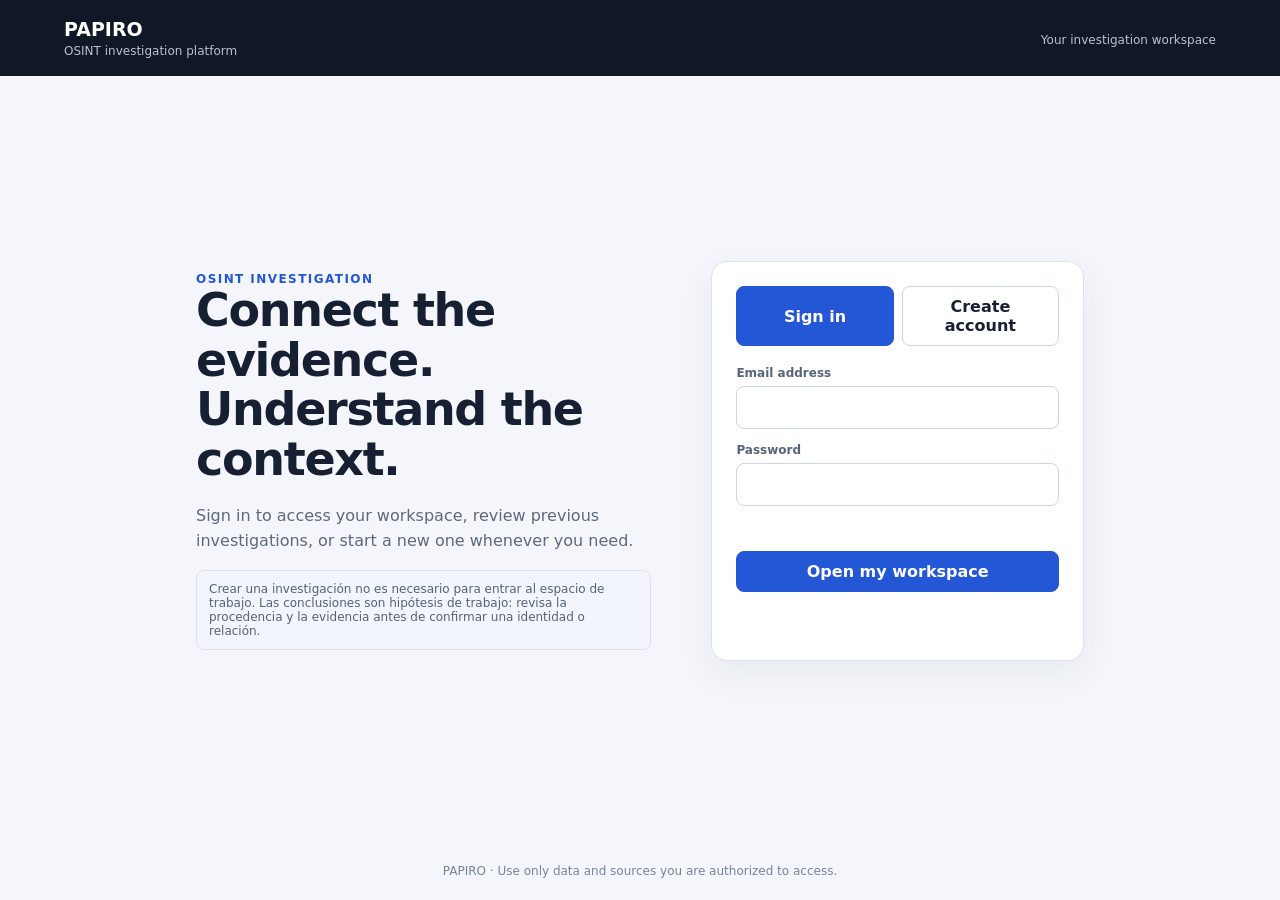
==== app/static/index.html @ c7e7cd0b "Apply PAPIRO rebrand and English UI copy" ====
<!doctype html>
<html lang="en-US"><head><link rel="stylesheet" href="/ui/papiro.css"><link rel="icon" type="image/svg+xml" href="/ui/papiro-og.svg" aria-label="PAPIRO"><meta property="og:title" content="PAPIRO"><meta property="og:type" content="website"><meta property="og:image" content="/ui/papiro-og.svg"><meta name="theme-color" content="#FAFAF8"><meta charset="utf-8"><meta name="viewport" content="width=device-width, initial-scale=1"><meta name="color-scheme" content="light"><title>PAPIRO · Sign in</title><style>
    :root{font-family:Inter,ui-sans-serif,system-ui,-apple-system,"Segoe UI",sans-serif;color:#172033;background:#f4f6fb;font-synthesis:none}
    *{box-sizing:border-box}body{margin:0;min-height:100vh;display:grid;grid-template-rows:auto 1fr auto}
    header{background:#101827;color:#fff;padding:18px clamp(18px,5vw,64px);display:flex;align-items:center;justify-content:space-between;gap:16px}
    header strong{font-size:19px}header span{display:block;color:#b7c2d4;font-size:12px;margin-top:4px}
    main{width:min(1000px,100%);margin:auto;padding:clamp(18px,5vw,56px);display:grid;grid-template-columns:1.1fr .9fr;gap:clamp(24px,5vw,60px);align-items:center}
    h1{font-size:clamp(30px,4vw,46px);line-height:1.08;letter-spacing:-1.3px;margin:0 0 18px}
    p{line-height:1.6;color:#5e687d}.eyebrow{font-size:12px;text-transform:uppercase;letter-spacing:.12em;font-weight:700;color:#2457d6}
    .card{background:#fff;border:1px solid #dce2ec;border-radius:16px;padding:24px;box-shadow:0 12px 35px #1c2b4610}
    .tabs{display:flex;gap:8px;margin-bottom:20px}.tabs button{flex:1}
    button,input{font:inherit}button{cursor:pointer;border:1px solid #cbd4e2;border-radius:8px;padding:10px 13px;background:#fff;color:#172033;font-weight:650}
    button.primary{background:#2457d6;color:#fff;border-color:#2457d6}button:disabled{opacity:.55;cursor:wait}
    .field{margin-bottom:14px}.field label{display:block;font-size:12px;font-weight:650;color:#58647a;margin-bottom:6px}
    input{width:100%;border:1px solid #cbd4e2;border-radius:8px;padding:11px 12px;background:#fff;color:#172033}
    form[hidden],section[hidden]{display:none!important}.error{color:#b42318;font-size:13px;min-height:18px}.notice{padding:11px 12px;background:#f2f5fc;border:1px solid #dce2ec;border-radius:8px;font-size:12px;color:#56627a}
    .full{width:100%}.secondary{margin-top:8px}.footer{padding:18px;text-align:center;font-size:12px;color:#788399}\n    .workspace-actions{display:flex;gap:8px;flex-wrap:wrap;margin:18px 0}.workspace-actions button{flex:1;min-width:140px}.job-list{display:grid;gap:10px;margin:16px 0}.job-card{border:1px solid #dce2ec;border-radius:10px;padding:14px;background:#fbfcff}.job-card h3{font-size:15px;margin:0 0 7px;overflow-wrap:anywhere}.job-card p{font-size:12px;margin:4px 0}.job-card a{color:#2457d6;font-weight:700}.job-meta{display:flex;gap:8px;flex-wrap:wrap;color:#58647a;font-size:12px}.empty-state{padding:18px;border:1px dashed #cbd4e2;border-radius:10px;text-align:center;color:#58647a;font-size:13px}.section-heading{font-size:16px;margin:24px 0 8px}
    #workspace[hidden]{display:none!important}
    @media(max-width:720px){main{grid-template-columns:1fr;gap:20px}.intro{padding:8px 2px}header{align-items:flex-start;flex-direction:column}}
  
body{display:block;min-height:100vh}main{min-height:calc(100vh - 130px)}[hidden]{display:none!important}
</style></head><body>
<header><div><strong class="brand">PAPIRO</strong><span>OSINT investigation platform</span></div><div><span id="headerStatus">Your investigation workspace</span></div></header>
<main>
<section class="intro"><div class="eyebrow">OSINT INVESTIGATION</div><h1>Connect the evidence. Understand the context.</h1><p>Sign in to access your workspace, review previous investigations, or start a new one whenever you need.</p><div class="notice">Crear una investigación no es necesario para entrar al espacio de trabajo. Las conclusiones son hipótesis de trabajo: revisa la procedencia y la evidencia antes de confirmar una identidad o relación.</div></section>
<section class="card" aria-label="Sign in to PAPIRO"><div id="authPanel">
<div class="tabs" role="tablist" aria-label="Autenticación"><button class="primary" type="button" id="loginTab" role="tab" aria-selected="true">Sign in</button><button type="button" id="registerTab" role="tab" aria-selected="false">Create account</button></div>
<form id="loginForm"><div class="field"><label for="loginEmail">Email address</label><input id="loginEmail" type="email" autocomplete="username" maxlength="320" required></div><div class="field"><label for="loginPassword">Password</label><input id="loginPassword" type="password" autocomplete="current-password" maxlength="1024" required></div><p class="error" id="loginError" role="alert" aria-live="polite"></p><button class="primary full" type="submit" id="loginButton">Open my workspace</button></form>
<form id="registerForm" hidden><p class="notice">Choose an account type. Administrator privileges can only be assigned from system administration. Passwords must contain at least 12 characters.</p><div class="field"><label for="registerRolee">Account type</label><select id="registerRolee" required><option value="investigator">Investigator — create and manage investigations</option><option value="user">Public — limited access; additional features are not available yet</option><option value="entity">Organization — request an institutional account (verification required)</option></select><div id="entityRegistrationFields" hidden><div class="field"><label for="registerOrganizationName">Official organization name</label><input id="registerOrganizationName" minlength="2" maxlength="200" autocomplete="organization"></div><div class="field"><label for="registerOrganizationSlug">Organization identifier</label><input id="registerOrganizationSlug" minlength="2" maxlength="100" pattern="[a-z0-9]+(?:-[a-z0-9]+)*" placeholder="e.g. research-institute"></div><p class="notice">Submitting a request does not activate an account. An administrator must verify and approve the organization before access is enabled.</p></div></div><div class="field"><label for="registerEmail">Email address</label><input id="registerEmail" type="email" autocomplete="email" maxlength="320" required></div><div class="field"><label for="registerPassword">Password (at least 12 characters)</label><input id="registerPassword" type="password" autocomplete="new-password" minlength="12" maxlength="1024" required></div><div class="field"><label for="registerConfirm">Confirm password</label><input id="registerConfirm" type="password" autocomplete="new-password" minlength="12" maxlength="1024" required></div><p class="error" id="registerError" role="alert" aria-live="polite"></p><p id="registerStatus" role="status" aria-live="polite"></p><button class="primary full" type="submit" id="registerButton">Create account and sign in</button></form>
</div><p class="error" id="sessionError" role="alert" aria-live="polite"></p></section>
</main><div class="footer">PAPIRO · Use only data and sources you are authorized to access.</div>
<script>
const API='/api/v1',TOKEN_KEY='kami:access-token',$=id=>document.getElementById(id);
function token(){return localStorage.getItem(TOKEN_KEY)}
async function request(path,options={}){const headers={'Content-Type':'application/json',...(options.headers||{})};if(token())headers.Authorization='Bearer '+token();const r=await fetch(API+path,{...options,headers});let data=null;try{data=await r.json()}catch{}if(!r.ok)throw new Error(data?.detail||'Error HTTP '+r.status);return data}
function setTab(tab){const login=tab==='login';$('loginForm').hidden=!login;$('registerForm').hidden=login;$('loginTab').classList.toggle('primary',login);$('registerTab').classList.toggle('primary',!login);$('loginTab').setAttribute('aria-selected',String(login));$('registerTab').setAttribute('aria-selected',String(!login));$('loginError').textContent='';$('registerError').textContent=''}
async function establishSession(data){localStorage.setItem(TOKEN_KEY,data.access_token);await request('/auth/me');location.replace('/ui/workspace')}
$('loginTab').onclick=()=>setTab('login');$('registerTab').onclick=()=>setTab('register');$('registerRolee').addEventListener('change',()=>{$('registerStatus').textContent='';const isEntity=$('registerRolee').value==='entity';$('entityRegistrationFields').hidden=!isEntity;$('registerOrganizationName').required=isEntity;$('registerOrganizationSlug').required=isEntity;$('registerButton').textContent=isEntity?'Enviar solicitud de entidad':'Create account and sign in'});
$('loginForm').addEventListener('submit',async e=>{e.preventDefault();const b=$('loginButton');b.disabled=true;$('loginError').textContent='';try{const data=await request('/auth/login',{method:'POST',body:JSON.stringify({email:$('loginEmail').value.trim(),password:$('loginPassword').value})});await establishSession(data)}catch(err){localStorage.removeItem(TOKEN_KEY);$('loginError').textContent=err.message}finally{b.disabled=false}});
$('registerForm').addEventListener('submit',async e=>{e.preventDefault();const b=$('registerButton'),password=$('registerPassword').value;b.disabled=true;$('registerError').textContent='';$('registerStatus').textContent='';if(password.length<12){$('registerError').textContent='Password must contain at least 12 characters.';b.disabled=false;return}if(password!==$('registerConfirm').value){$('registerError').textContent='Passwords do not match.';b.disabled=false;return}try{const role=$('registerRolee').value;if(role==='entity'){const result=await request('/auth/register-entity',{method:'POST',body:JSON.stringify({email:$('registerEmail').value.trim(),password,organization_name:$('registerOrganizationName').value.trim(),organization_slug:$('registerOrganizationSlug').value.trim().toLowerCase()})});$('registerStatus').textContent=result.message||'Solicitud enviada. El administrador debe verificarla antes de activar la cuenta.';$('registerForm').reset();$('entityRegistrationFields').hidden=true;$('registerOrganizationName').required=false;$('registerOrganizationSlug').required=false;$('registerButton').textContent='Create account and sign in';return}const data=await request('/auth/register',{method:'POST',body:JSON.stringify({email:$('registerEmail').value.trim(),password,global_role:role})});await establishSession(data)}catch(err){$('registerError').textContent=err.message}finally{b.disabled=false}});
(async()=>{if(!token())return;try{await request('/auth/me');location.replace('/ui/workspace')}catch{localStorage.removeItem(TOKEN_KEY)}})();
</script></body></html>
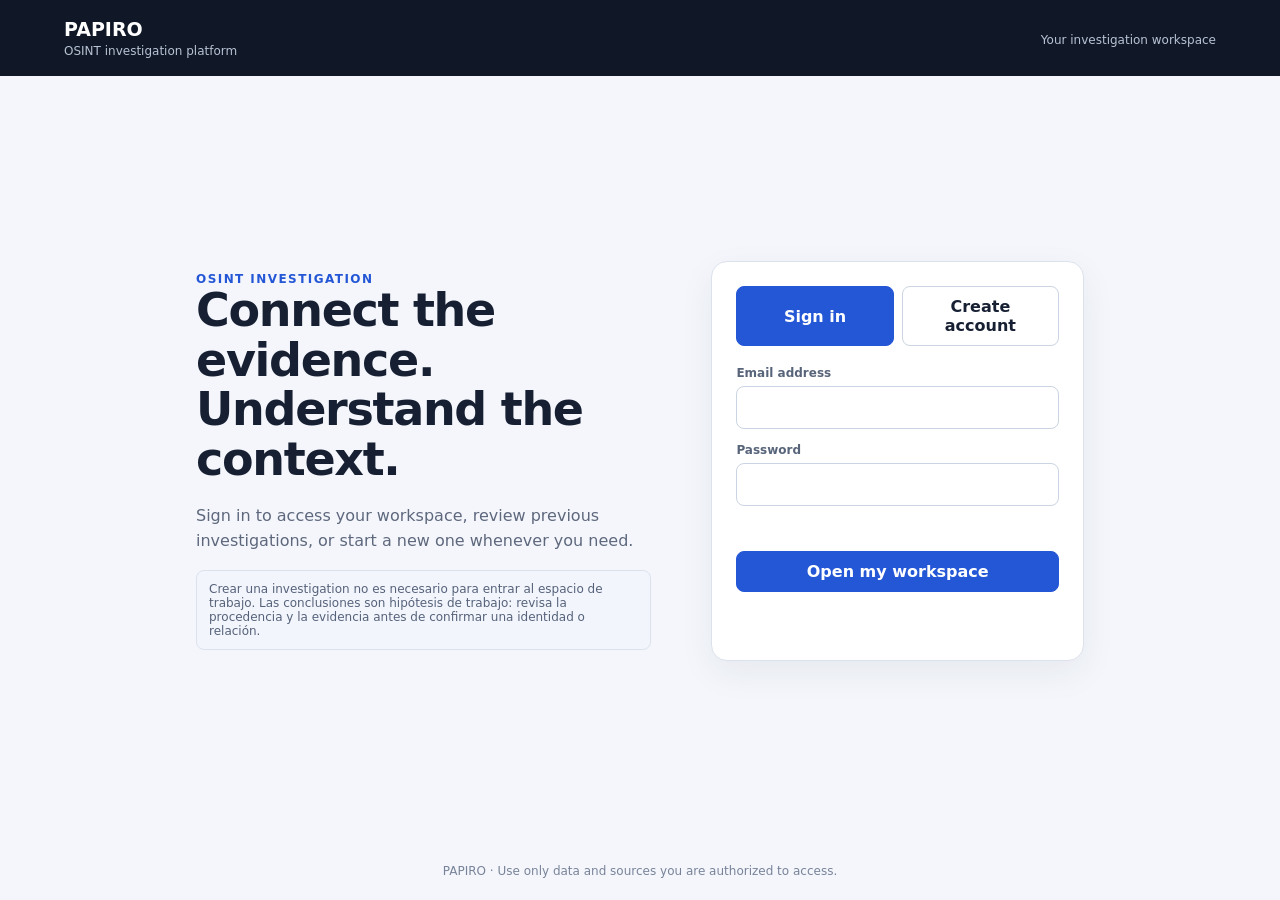
==== commit 5fc8bf3a: "Finish English UI copy and locale formatting" ====
--- a/app/static/index.html
+++ b/app/static/index.html
@@ -22,7 +22,7 @@
 </style></head><body>
 <header><div><strong class="brand">PAPIRO</strong><span>OSINT investigation platform</span></div><div><span id="headerStatus">Your investigation workspace</span></div></header>
 <main>
-<section class="intro"><div class="eyebrow">OSINT INVESTIGATION</div><h1>Connect the evidence. Understand the context.</h1><p>Sign in to access your workspace, review previous investigations, or start a new one whenever you need.</p><div class="notice">Crear una investigación no es necesario para entrar al espacio de trabajo. Las conclusiones son hipótesis de trabajo: revisa la procedencia y la evidencia antes de confirmar una identidad o relación.</div></section>
+<section class="intro"><div class="eyebrow">OSINT INVESTIGATION</div><h1>Connect the evidence. Understand the context.</h1><p>Sign in to access your workspace, review previous investigations, or start a new one whenever you need.</p><div class="notice">Crear una investigation no es necesario para entrar al espacio de trabajo. Las conclusiones son hipótesis de trabajo: revisa la procedencia y la evidencia antes de confirmar una identidad o relación.</div></section>
 <section class="card" aria-label="Sign in to PAPIRO"><div id="authPanel">
 <div class="tabs" role="tablist" aria-label="Autenticación"><button class="primary" type="button" id="loginTab" role="tab" aria-selected="true">Sign in</button><button type="button" id="registerTab" role="tab" aria-selected="false">Create account</button></div>
 <form id="loginForm"><div class="field"><label for="loginEmail">Email address</label><input id="loginEmail" type="email" autocomplete="username" maxlength="320" required></div><div class="field"><label for="loginPassword">Password</label><input id="loginPassword" type="password" autocomplete="current-password" maxlength="1024" required></div><p class="error" id="loginError" role="alert" aria-live="polite"></p><button class="primary full" type="submit" id="loginButton">Open my workspace</button></form>
@@ -37,6 +37,6 @@
 async function establishSession(data){localStorage.setItem(TOKEN_KEY,data.access_token);await request('/auth/me');location.replace('/ui/workspace')}
 $('loginTab').onclick=()=>setTab('login');$('registerTab').onclick=()=>setTab('register');$('registerRolee').addEventListener('change',()=>{$('registerStatus').textContent='';const isEntity=$('registerRolee').value==='entity';$('entityRegistrationFields').hidden=!isEntity;$('registerOrganizationName').required=isEntity;$('registerOrganizationSlug').required=isEntity;$('registerButton').textContent=isEntity?'Enviar solicitud de entidad':'Create account and sign in'});
 $('loginForm').addEventListener('submit',async e=>{e.preventDefault();const b=$('loginButton');b.disabled=true;$('loginError').textContent='';try{const data=await request('/auth/login',{method:'POST',body:JSON.stringify({email:$('loginEmail').value.trim(),password:$('loginPassword').value})});await establishSession(data)}catch(err){localStorage.removeItem(TOKEN_KEY);$('loginError').textContent=err.message}finally{b.disabled=false}});
-$('registerForm').addEventListener('submit',async e=>{e.preventDefault();const b=$('registerButton'),password=$('registerPassword').value;b.disabled=true;$('registerError').textContent='';$('registerStatus').textContent='';if(password.length<12){$('registerError').textContent='Password must contain at least 12 characters.';b.disabled=false;return}if(password!==$('registerConfirm').value){$('registerError').textContent='Passwords do not match.';b.disabled=false;return}try{const role=$('registerRolee').value;if(role==='entity'){const result=await request('/auth/register-entity',{method:'POST',body:JSON.stringify({email:$('registerEmail').value.trim(),password,organization_name:$('registerOrganizationName').value.trim(),organization_slug:$('registerOrganizationSlug').value.trim().toLowerCase()})});$('registerStatus').textContent=result.message||'Solicitud enviada. El administrador debe verificarla antes de activar la cuenta.';$('registerForm').reset();$('entityRegistrationFields').hidden=true;$('registerOrganizationName').required=false;$('registerOrganizationSlug').required=false;$('registerButton').textContent='Create account and sign in';return}const data=await request('/auth/register',{method:'POST',body:JSON.stringify({email:$('registerEmail').value.trim(),password,global_role:role})});await establishSession(data)}catch(err){$('registerError').textContent=err.message}finally{b.disabled=false}});
+$('registerForm').addEventListener('submit',async e=>{e.preventDefault();const b=$('registerButton'),password=$('registerPassword').value;b.disabled=true;$('registerError').textContent='';$('registerStatus').textContent='';if(password.length<12){$('registerError').textContent='Password must contain at least 12 characters.';b.disabled=false;return}if(password!==$('registerConfirm').value){$('registerError').textContent='Passwords do not match.';b.disabled=false;return}try{const role=$('registerRolee').value;if(role==='entity'){const result=await request('/auth/register-entity',{method:'POST',body:JSON.stringify({email:$('registerEmail').value.trim(),password,organization_name:$('registerOrganizationName').value.trim(),organization_slug:$('registerOrganizationSlug').value.trim().toLowerCase()})});$('registerStatus').textContent=result.message||'Request submitted. El administrador debe verificarla antes de activar la cuenta.';$('registerForm').reset();$('entityRegistrationFields').hidden=true;$('registerOrganizationName').required=false;$('registerOrganizationSlug').required=false;$('registerButton').textContent='Create account and sign in';return}const data=await request('/auth/register',{method:'POST',body:JSON.stringify({email:$('registerEmail').value.trim(),password,global_role:role})});await establishSession(data)}catch(err){$('registerError').textContent=err.message}finally{b.disabled=false}});
 (async()=>{if(!token())return;try{await request('/auth/me');location.replace('/ui/workspace')}catch{localStorage.removeItem(TOKEN_KEY)}})();
 </script></body></html>
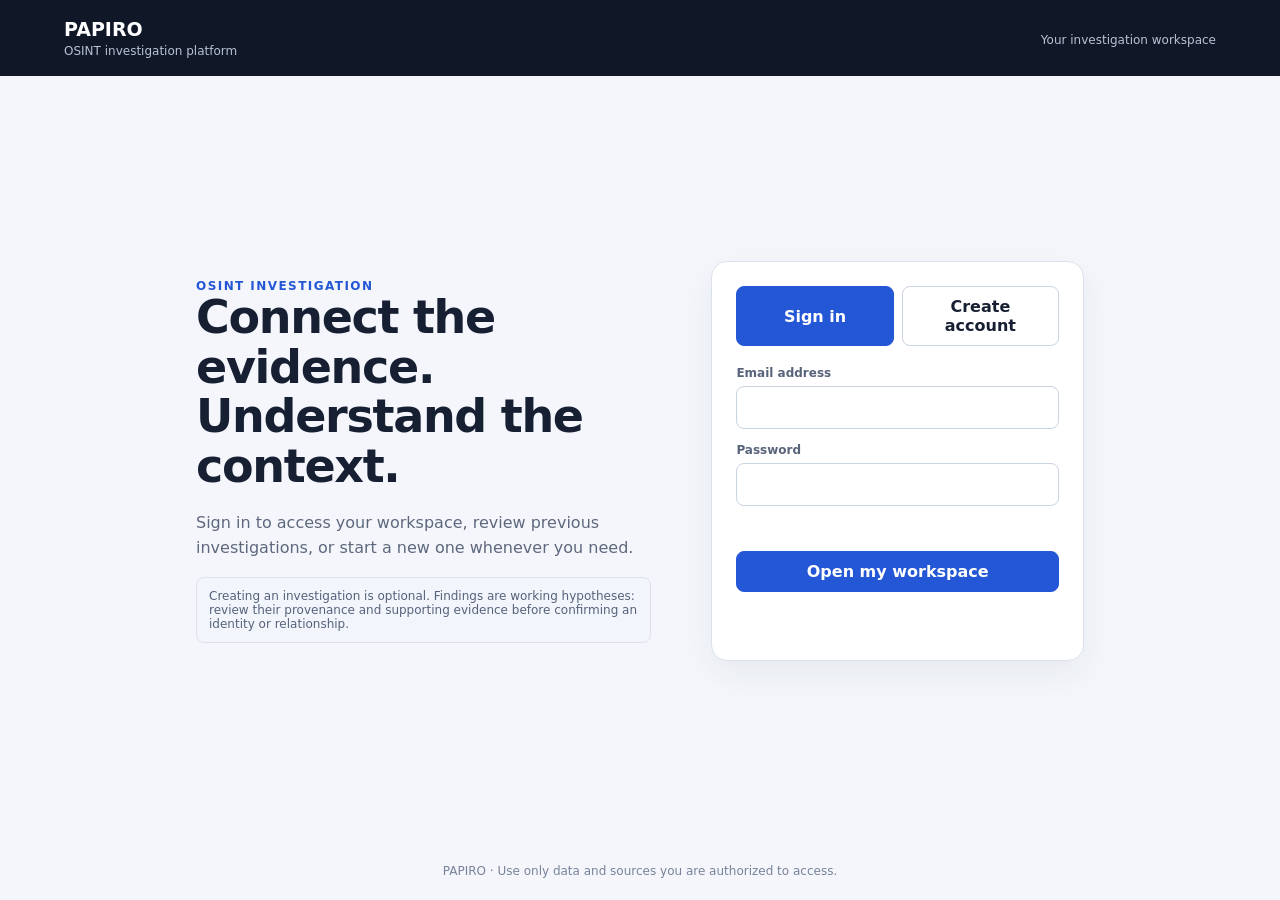
==== commit 1f26acf3: "Polish English copy and PAPIRO wordmark" ====
--- a/app/static/index.html
+++ b/app/static/index.html
@@ -22,9 +22,9 @@
 </style></head><body>
 <header><div><strong class="brand">PAPIRO</strong><span>OSINT investigation platform</span></div><div><span id="headerStatus">Your investigation workspace</span></div></header>
 <main>
-<section class="intro"><div class="eyebrow">OSINT INVESTIGATION</div><h1>Connect the evidence. Understand the context.</h1><p>Sign in to access your workspace, review previous investigations, or start a new one whenever you need.</p><div class="notice">Crear una investigation no es necesario para entrar al espacio de trabajo. Las conclusiones son hipótesis de trabajo: revisa la procedencia y la evidencia antes de confirmar una identidad o relación.</div></section>
+<section class="intro"><div class="eyebrow">OSINT INVESTIGATION</div><h1>Connect the evidence. Understand the context.</h1><p>Sign in to access your workspace, review previous investigations, or start a new one whenever you need.</p><div class="notice">Creating an investigation is optional. Findings are working hypotheses: review their provenance and supporting evidence before confirming an identity or relationship.</div></section>
 <section class="card" aria-label="Sign in to PAPIRO"><div id="authPanel">
-<div class="tabs" role="tablist" aria-label="Autenticación"><button class="primary" type="button" id="loginTab" role="tab" aria-selected="true">Sign in</button><button type="button" id="registerTab" role="tab" aria-selected="false">Create account</button></div>
+<div class="tabs" role="tablist" aria-label="Authentication"><button class="primary" type="button" id="loginTab" role="tab" aria-selected="true">Sign in</button><button type="button" id="registerTab" role="tab" aria-selected="false">Create account</button></div>
 <form id="loginForm"><div class="field"><label for="loginEmail">Email address</label><input id="loginEmail" type="email" autocomplete="username" maxlength="320" required></div><div class="field"><label for="loginPassword">Password</label><input id="loginPassword" type="password" autocomplete="current-password" maxlength="1024" required></div><p class="error" id="loginError" role="alert" aria-live="polite"></p><button class="primary full" type="submit" id="loginButton">Open my workspace</button></form>
 <form id="registerForm" hidden><p class="notice">Choose an account type. Administrator privileges can only be assigned from system administration. Passwords must contain at least 12 characters.</p><div class="field"><label for="registerRolee">Account type</label><select id="registerRolee" required><option value="investigator">Investigator — create and manage investigations</option><option value="user">Public — limited access; additional features are not available yet</option><option value="entity">Organization — request an institutional account (verification required)</option></select><div id="entityRegistrationFields" hidden><div class="field"><label for="registerOrganizationName">Official organization name</label><input id="registerOrganizationName" minlength="2" maxlength="200" autocomplete="organization"></div><div class="field"><label for="registerOrganizationSlug">Organization identifier</label><input id="registerOrganizationSlug" minlength="2" maxlength="100" pattern="[a-z0-9]+(?:-[a-z0-9]+)*" placeholder="e.g. research-institute"></div><p class="notice">Submitting a request does not activate an account. An administrator must verify and approve the organization before access is enabled.</p></div></div><div class="field"><label for="registerEmail">Email address</label><input id="registerEmail" type="email" autocomplete="email" maxlength="320" required></div><div class="field"><label for="registerPassword">Password (at least 12 characters)</label><input id="registerPassword" type="password" autocomplete="new-password" minlength="12" maxlength="1024" required></div><div class="field"><label for="registerConfirm">Confirm password</label><input id="registerConfirm" type="password" autocomplete="new-password" minlength="12" maxlength="1024" required></div><p class="error" id="registerError" role="alert" aria-live="polite"></p><p id="registerStatus" role="status" aria-live="polite"></p><button class="primary full" type="submit" id="registerButton">Create account and sign in</button></form>
 </div><p class="error" id="sessionError" role="alert" aria-live="polite"></p></section>
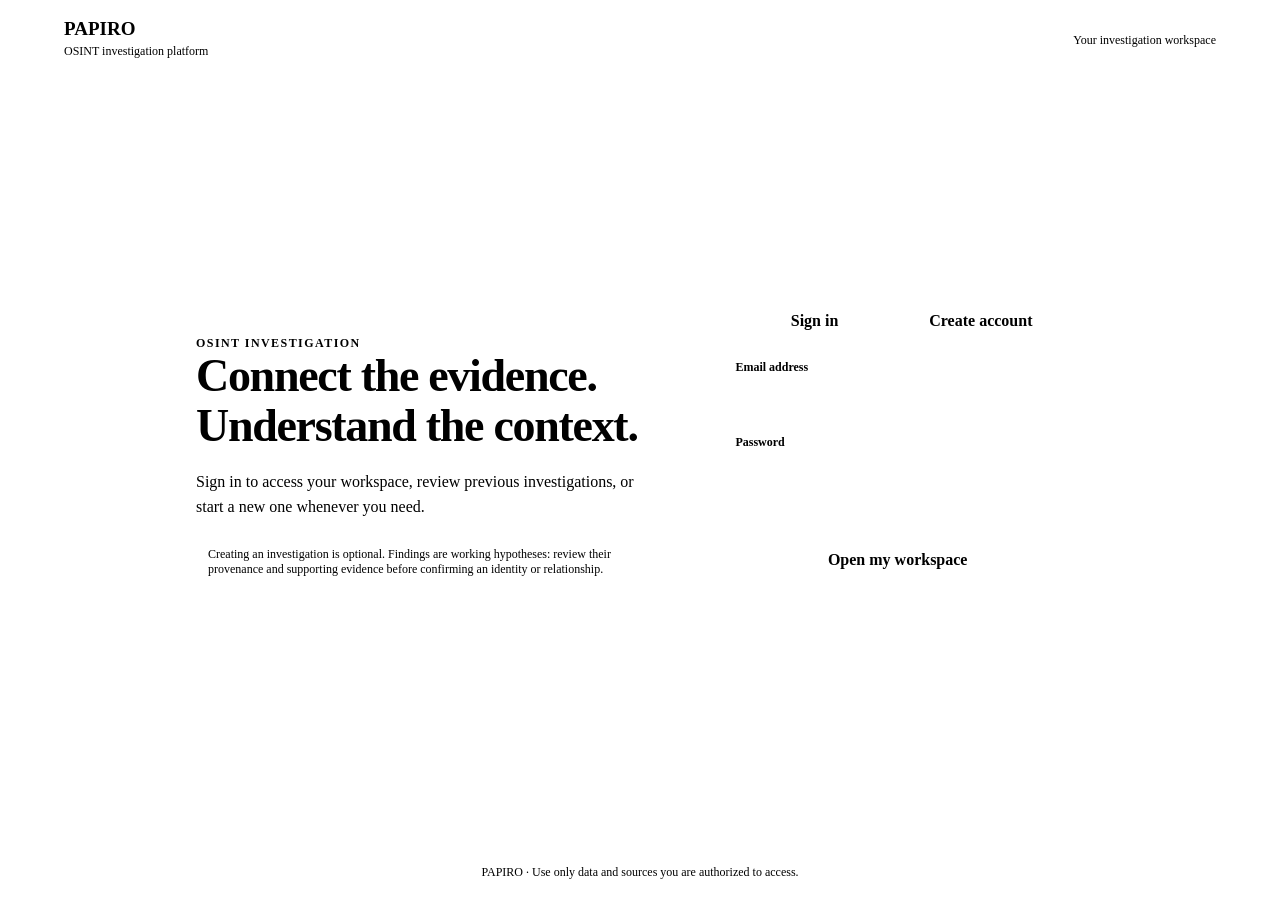
==== commit eef611d1: "Replace page-level color literals with shared PAPIRO tokens" ====
--- a/app/static/index.html
+++ b/app/static/index.html
@@ -1,20 +1,20 @@
 <!doctype html>
 <html lang="en-US"><head><link rel="stylesheet" href="/ui/papiro.css"><link rel="icon" type="image/svg+xml" href="/ui/papiro-og.svg" aria-label="PAPIRO"><meta property="og:title" content="PAPIRO"><meta property="og:type" content="website"><meta property="og:image" content="/ui/papiro-og.svg"><meta name="theme-color" content="#FAFAF8"><meta charset="utf-8"><meta name="viewport" content="width=device-width, initial-scale=1"><meta name="color-scheme" content="light"><title>PAPIRO · Sign in</title><style>
-    :root{font-family:Inter,ui-sans-serif,system-ui,-apple-system,"Segoe UI",sans-serif;color:#172033;background:#f4f6fb;font-synthesis:none}
+    :root{font-family:var(--font);color:var(--text);background:var(--bg);font-synthesis:none}
     *{box-sizing:border-box}body{margin:0;min-height:100vh;display:grid;grid-template-rows:auto 1fr auto}
-    header{background:#101827;color:#fff;padding:18px clamp(18px,5vw,64px);display:flex;align-items:center;justify-content:space-between;gap:16px}
-    header strong{font-size:19px}header span{display:block;color:#b7c2d4;font-size:12px;margin-top:4px}
+    header{background:var(--text);color:var(--surface);padding:18px clamp(18px,5vw,64px);display:flex;align-items:center;justify-content:space-between;gap:16px}
+    header strong{font-size:19px}header span{display:block;color:var(--text-muted);font-size:12px;margin-top:4px}
     main{width:min(1000px,100%);margin:auto;padding:clamp(18px,5vw,56px);display:grid;grid-template-columns:1.1fr .9fr;gap:clamp(24px,5vw,60px);align-items:center}
     h1{font-size:clamp(30px,4vw,46px);line-height:1.08;letter-spacing:-1.3px;margin:0 0 18px}
-    p{line-height:1.6;color:#5e687d}.eyebrow{font-size:12px;text-transform:uppercase;letter-spacing:.12em;font-weight:700;color:#2457d6}
-    .card{background:#fff;border:1px solid #dce2ec;border-radius:16px;padding:24px;box-shadow:0 12px 35px #1c2b4610}
+    p{line-height:1.6;color:var(--text-muted)}.eyebrow{font-size:12px;text-transform:uppercase;letter-spacing:.12em;font-weight:700;color:var(--accent)}
+    .card{background:var(--surface);border:1px solid var(--border);border-radius:16px;padding:24px;box-shadow:0 12px 35px var(--shadow)}
     .tabs{display:flex;gap:8px;margin-bottom:20px}.tabs button{flex:1}
-    button,input{font:inherit}button{cursor:pointer;border:1px solid #cbd4e2;border-radius:8px;padding:10px 13px;background:#fff;color:#172033;font-weight:650}
-    button.primary{background:#2457d6;color:#fff;border-color:#2457d6}button:disabled{opacity:.55;cursor:wait}
-    .field{margin-bottom:14px}.field label{display:block;font-size:12px;font-weight:650;color:#58647a;margin-bottom:6px}
-    input{width:100%;border:1px solid #cbd4e2;border-radius:8px;padding:11px 12px;background:#fff;color:#172033}
-    form[hidden],section[hidden]{display:none!important}.error{color:#b42318;font-size:13px;min-height:18px}.notice{padding:11px 12px;background:#f2f5fc;border:1px solid #dce2ec;border-radius:8px;font-size:12px;color:#56627a}
-    .full{width:100%}.secondary{margin-top:8px}.footer{padding:18px;text-align:center;font-size:12px;color:#788399}\n    .workspace-actions{display:flex;gap:8px;flex-wrap:wrap;margin:18px 0}.workspace-actions button{flex:1;min-width:140px}.job-list{display:grid;gap:10px;margin:16px 0}.job-card{border:1px solid #dce2ec;border-radius:10px;padding:14px;background:#fbfcff}.job-card h3{font-size:15px;margin:0 0 7px;overflow-wrap:anywhere}.job-card p{font-size:12px;margin:4px 0}.job-card a{color:#2457d6;font-weight:700}.job-meta{display:flex;gap:8px;flex-wrap:wrap;color:#58647a;font-size:12px}.empty-state{padding:18px;border:1px dashed #cbd4e2;border-radius:10px;text-align:center;color:#58647a;font-size:13px}.section-heading{font-size:16px;margin:24px 0 8px}
+    button,input{font:inherit}button{cursor:pointer;border:1px solid var(--border);border-radius:8px;padding:10px 13px;background:var(--surface);color:var(--text);font-weight:650}
+    button.primary{background:var(--accent);color:var(--surface);border-color:var(--accent)}button:disabled{opacity:.55;cursor:wait}
+    .field{margin-bottom:14px}.field label{display:block;font-size:12px;font-weight:650;color:var(--text-muted);margin-bottom:6px}
+    input{width:100%;border:1px solid var(--border);border-radius:8px;padding:11px 12px;background:var(--surface);color:var(--text)}
+    form[hidden],section[hidden]{display:none!important}.error{color:var(--danger);font-size:13px;min-height:18px}.notice{padding:11px 12px;background:var(--surface-subtle);border:1px solid var(--border);border-radius:8px;font-size:12px;color:var(--text-muted)}
+    .full{width:100%}.secondary{margin-top:8px}.footer{padding:18px;text-align:center;font-size:12px;color:var(--text-muted)}\n    .workspace-actions{display:flex;gap:8px;flex-wrap:wrap;margin:18px 0}.workspace-actions button{flex:1;min-width:140px}.job-list{display:grid;gap:10px;margin:16px 0}.job-card{border:1px solid var(--border);border-radius:10px;padding:14px;background:var(--surface-subtle)}.job-card h3{font-size:15px;margin:0 0 7px;overflow-wrap:anywhere}.job-card p{font-size:12px;margin:4px 0}.job-card a{color:var(--accent);font-weight:700}.job-meta{display:flex;gap:8px;flex-wrap:wrap;color:var(--text-muted);font-size:12px}.empty-state{padding:18px;border:1px dashed var(--border);border-radius:10px;text-align:center;color:var(--text-muted);font-size:13px}.section-heading{font-size:16px;margin:24px 0 8px}
     #workspace[hidden]{display:none!important}
     @media(max-width:720px){main{grid-template-columns:1fr;gap:20px}.intro{padding:8px 2px}header{align-items:flex-start;flex-direction:column}}
   
@@ -35,7 +35,7 @@
 async function request(path,options={}){const headers={'Content-Type':'application/json',...(options.headers||{})};if(token())headers.Authorization='Bearer '+token();const r=await fetch(API+path,{...options,headers});let data=null;try{data=await r.json()}catch{}if(!r.ok)throw new Error(data?.detail||'Error HTTP '+r.status);return data}
 function setTab(tab){const login=tab==='login';$('loginForm').hidden=!login;$('registerForm').hidden=login;$('loginTab').classList.toggle('primary',login);$('registerTab').classList.toggle('primary',!login);$('loginTab').setAttribute('aria-selected',String(login));$('registerTab').setAttribute('aria-selected',String(!login));$('loginError').textContent='';$('registerError').textContent=''}
 async function establishSession(data){localStorage.setItem(TOKEN_KEY,data.access_token);await request('/auth/me');location.replace('/ui/workspace')}
-$('loginTab').onclick=()=>setTab('login');$('registerTab').onclick=()=>setTab('register');$('registerRolee').addEventListener('change',()=>{$('registerStatus').textContent='';const isEntity=$('registerRolee').value==='entity';$('entityRegistrationFields').hidden=!isEntity;$('registerOrganizationName').required=isEntity;$('registerOrganizationSlug').required=isEntity;$('registerButton').textContent=isEntity?'Enviar solicitud de entidad':'Create account and sign in'});
+$('loginTab').onclick=()=>setTab('login');$('registerTab').onclick=()=>setTab('register');$('registerRolee').addEventListener('change',()=>{$('registerStatus').textContent='';const isEntity=$('registerRolee').value==='entity';$('entityRegistrationFields').hidden=!isEntity;$('registerOrganizationName').required=isEntity;$('registerOrganizationSlug').required=isEntity;$('registerButton').textContent=isEntity?'Submit organization request':'Create account and sign in'});
 $('loginForm').addEventListener('submit',async e=>{e.preventDefault();const b=$('loginButton');b.disabled=true;$('loginError').textContent='';try{const data=await request('/auth/login',{method:'POST',body:JSON.stringify({email:$('loginEmail').value.trim(),password:$('loginPassword').value})});await establishSession(data)}catch(err){localStorage.removeItem(TOKEN_KEY);$('loginError').textContent=err.message}finally{b.disabled=false}});
 $('registerForm').addEventListener('submit',async e=>{e.preventDefault();const b=$('registerButton'),password=$('registerPassword').value;b.disabled=true;$('registerError').textContent='';$('registerStatus').textContent='';if(password.length<12){$('registerError').textContent='Password must contain at least 12 characters.';b.disabled=false;return}if(password!==$('registerConfirm').value){$('registerError').textContent='Passwords do not match.';b.disabled=false;return}try{const role=$('registerRolee').value;if(role==='entity'){const result=await request('/auth/register-entity',{method:'POST',body:JSON.stringify({email:$('registerEmail').value.trim(),password,organization_name:$('registerOrganizationName').value.trim(),organization_slug:$('registerOrganizationSlug').value.trim().toLowerCase()})});$('registerStatus').textContent=result.message||'Request submitted. El administrador debe verificarla antes de activar la cuenta.';$('registerForm').reset();$('entityRegistrationFields').hidden=true;$('registerOrganizationName').required=false;$('registerOrganizationSlug').required=false;$('registerButton').textContent='Create account and sign in';return}const data=await request('/auth/register',{method:'POST',body:JSON.stringify({email:$('registerEmail').value.trim(),password,global_role:role})});await establishSession(data)}catch(err){$('registerError').textContent=err.message}finally{b.disabled=false}});
 (async()=>{if(!token())return;try{await request('/auth/me');location.replace('/ui/workspace')}catch{localStorage.removeItem(TOKEN_KEY)}})();
